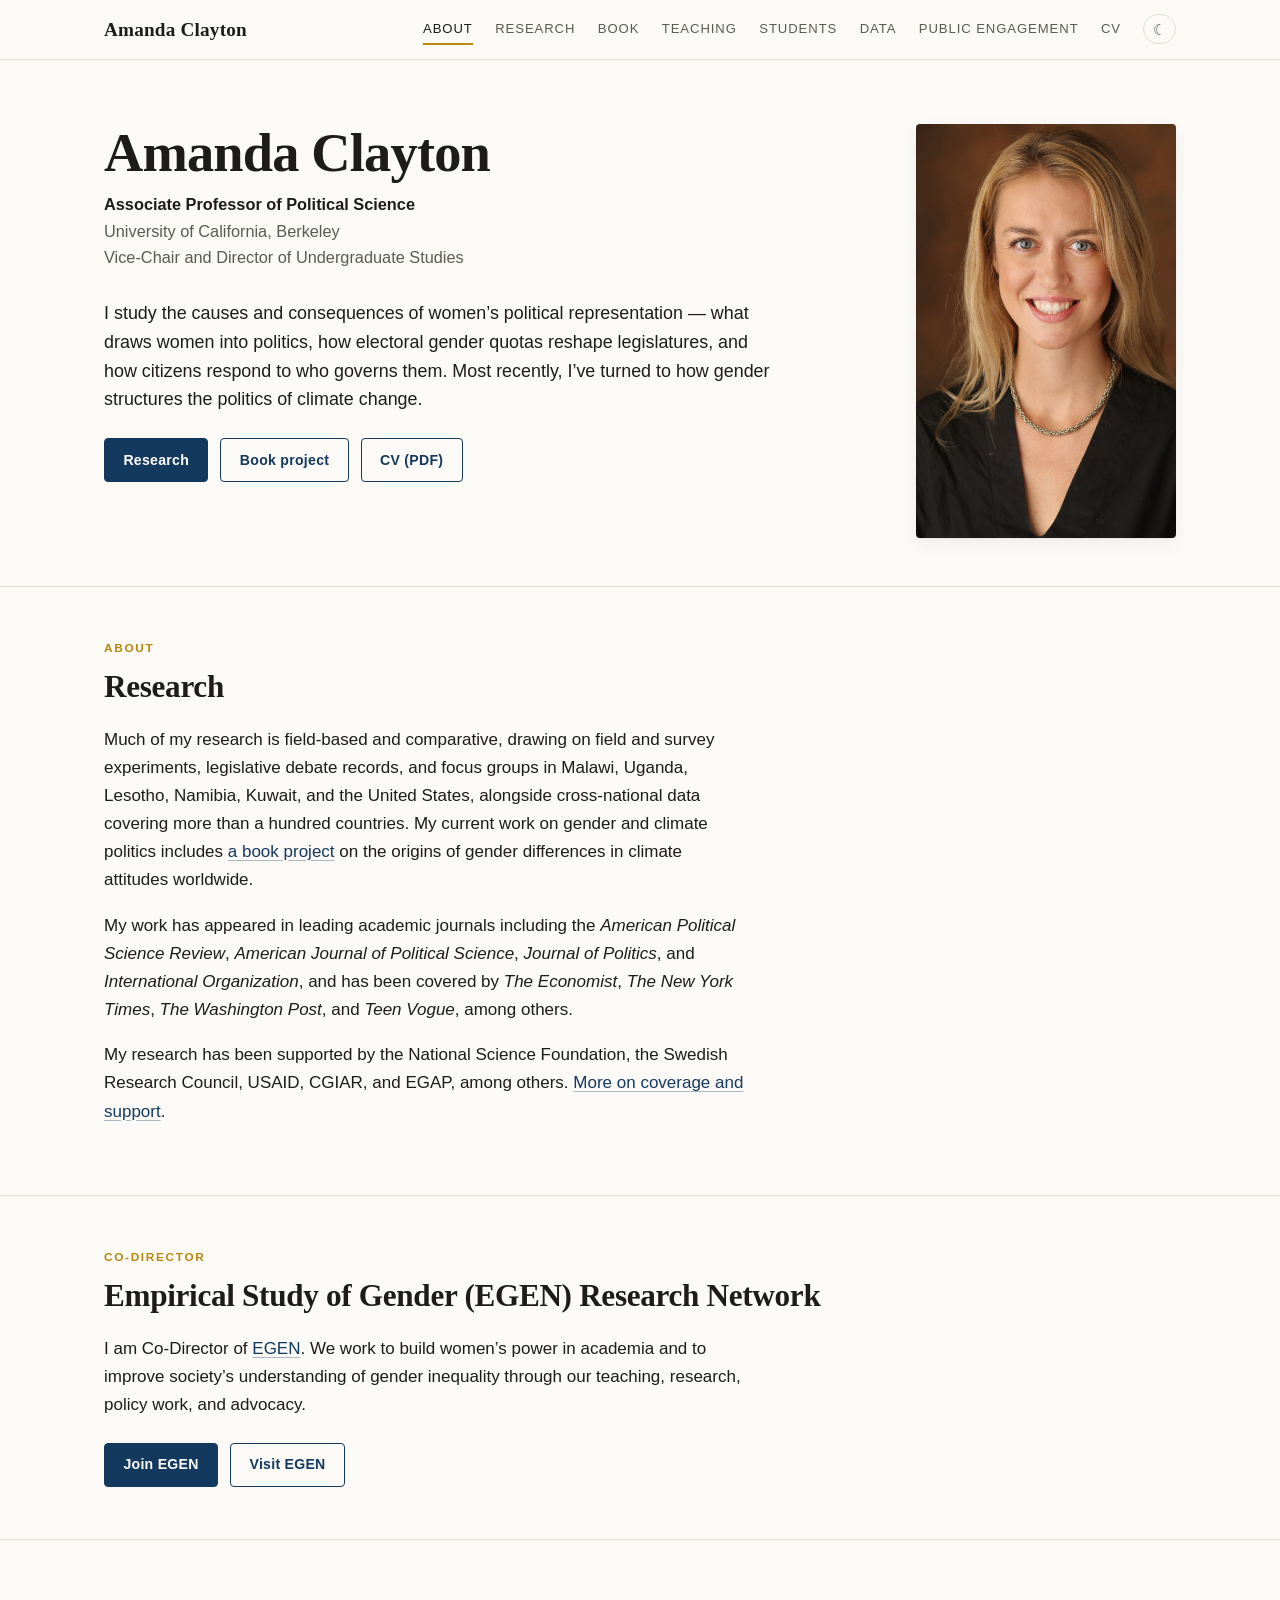
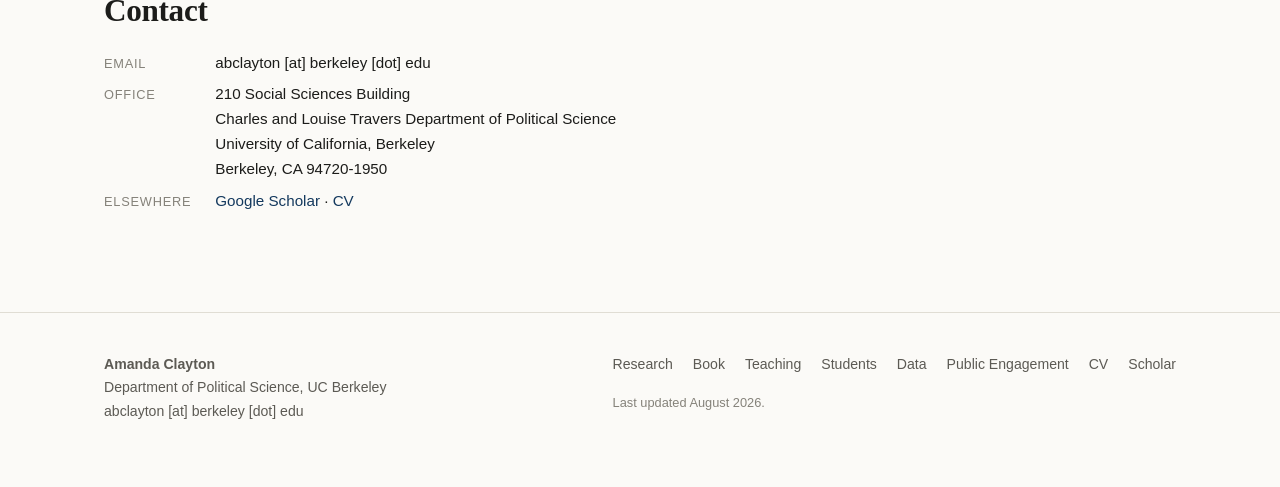
==== index.html @ 7527adc6 "Initial site" ====
<!doctype html>
<html lang="en">
<head>
<meta charset="utf-8">
<meta name="viewport" content="width=device-width, initial-scale=1">
<title>Amanda Clayton | Political Science, UC Berkeley</title>
<meta name="description" content="Amanda Clayton is an Associate Professor of Political Science at UC Berkeley. She studies gender and political representation, electoral gender quotas, and the politics of climate change.">
<link rel="stylesheet" href="css/style.css">
<script src="js/site.js"></script>
<link rel="icon" href="data:image/svg+xml,<svg xmlns='http://www.w3.org/2000/svg' viewBox='0 0 100 100'><text y='.9em' font-size='90' font-family='Georgia,serif'>AC</text></svg>">
<meta property="og:title" content="Amanda Clayton | Political Science, UC Berkeley">
<meta property="og:description" content="Research on gender and political representation, electoral gender quotas, and the politics of climate change.">
<meta property="og:type" content="website">
<meta property="og:url" content="https://www.amandaclayton.org/">
</head>
<body>
<a class="skip" href="#main">Skip to content</a>

<header class="site-header">
  <div class="wrap">
    <a class="brand" href="index.html">Amanda Clayton</a>
    <nav class="main" aria-label="Main">
      <a href="index.html" aria-current="page">About</a>
      <a href="research.html">Research</a>
      <a href="book.html">Book</a>
      <a href="teaching.html">Teaching</a>
      <a href="students.html">Students</a>
      <a href="data.html">Data</a>
      <a href="public-engagement.html">Public Engagement</a>
      <a href="pdfs/clayton_cv_may_2026.pdf" target="_blank" rel="noopener">CV</a>
      <button class="theme-toggle" type="button" aria-label="Toggle dark mode">☾</button>
    </nav>
  </div>
</header>

<main id="main">

<div class="hero">
  <div class="wrap hero-grid">
    <div>
      <h1>Amanda Clayton</h1>
      <p class="role">
        <strong>Associate Professor of Political Science</strong><br>
        University of California, Berkeley<br>
        Vice-Chair and Director of Undergraduate Studies
      </p>
      <p class="lede">
        I study the causes and consequences of women’s political representation — what draws
        women into politics, how electoral gender quotas reshape legislatures, and how citizens
        respond to who governs them. Most recently, I’ve turned to how gender structures the
        politics of climate change.
      </p>
      <div class="btn-row">
        <a class="btn" href="research.html">Research</a>
        <a class="btn ghost" href="book.html">Book project</a>
        <a class="btn ghost" href="pdfs/clayton_cv_may_2026.pdf" target="_blank" rel="noopener">CV (PDF)</a>
      </div>
    </div>
    <div>
      <img class="portrait" src="img/amanda-clayton.jpg" alt="Amanda Clayton" width="502" height="800">
    </div>
  </div>
</div>

<section>
  <div class="wrap">
    <p class="eyebrow">About</p>
    <h2>Research</h2>
    <p>
      Much of my research is field-based and comparative, drawing on field and survey experiments,
      legislative debate records, and focus groups in Malawi, Uganda, Lesotho, Namibia,
      Kuwait, and the United States, alongside cross-national data covering more than a
      hundred countries. My current work on gender and climate politics includes
      <a href="book.html">a book project</a> on the origins of gender differences in climate
      attitudes worldwide.
    </p>
    <p>
      My work has appeared in leading academic journals including the <em>American Political Science Review</em>,
      <em>American Journal of Political Science</em>, <em>Journal of Politics</em>, and
      <em>International Organization</em>, and has been covered by <em>The Economist</em>,
      <em>The New York Times</em>, <em>The Washington Post</em>, and <em>Teen Vogue</em>,
      among others.
    </p>
    <p>
      My research has been supported by the National Science Foundation, the Swedish Research Council,
      USAID, CGIAR, and EGAP, among others.
      <a href="public-engagement.html">More on coverage and support</a>.
    </p>
  </div>
</section>

<section>
  <div class="wrap">
    <p class="eyebrow">Co-Director</p>
    <h2>Empirical Study of Gender (EGEN) Research Network</h2>
    <p>
      I am Co-Director of <a href="http://www.egenpolisci.org/" rel="noopener" target="_blank">EGEN</a>.
      We work to build women’s power in academia and to
      improve society’s understanding of gender inequality through our teaching, research,
      policy work, and advocacy.
    </p>
    <div class="btn-row">
      <a class="btn" href="https://docs.google.com/forms/d/e/1FAIpQLSdKbaqosuUUbBlReaatd4DqoY7Ke4lKw73dFPZXwUpe3_k_RA/viewform" rel="noopener" target="_blank">Join EGEN</a>
      <a class="btn ghost" href="http://www.egenpolisci.org/" rel="noopener" target="_blank">Visit EGEN</a>
    </div>
  </div>
</section>

<section id="contact">
  <div class="wrap">
    <h2>Contact</h2>
    <dl class="kv">
      <dt>Email</dt>
      <dd>abclayton <span aria-hidden="true">[at]</span> berkeley <span aria-hidden="true">[dot]</span> edu</dd>
      <dt>Office</dt>
      <dd>
        210 Social Sciences Building<br>
        Charles and Louise Travers Department of Political Science<br>
        University of California, Berkeley<br>
        Berkeley, CA 94720-1950
      </dd>
      <dt>Elsewhere</dt>
      <dd>
        <a href="https://scholar.google.com/citations?user=9TAy_C0AAAAJ&amp;hl=en" rel="noopener" target="_blank">Google Scholar</a>
        · <a href="pdfs/clayton_cv_may_2026.pdf" target="_blank" rel="noopener">CV</a>
      </dd>
    </dl>
  </div>
</section>

</main>

<footer class="site-footer">
  <div class="wrap">
    <div>
      <strong>Amanda Clayton</strong><br>
      Department of Political Science, UC Berkeley<br>
      abclayton [at] berkeley [dot] edu
    </div>
    <div>
      <div class="footer-links">
        <a href="research.html">Research</a>
        <a href="book.html">Book</a>
        <a href="teaching.html">Teaching</a>
        <a href="students.html">Students</a>
        <a href="data.html">Data</a>
        <a href="public-engagement.html">Public Engagement</a>
        <a href="pdfs/clayton_cv_may_2026.pdf" target="_blank" rel="noopener">CV</a>
        <a href="https://scholar.google.com/citations?user=9TAy_C0AAAAJ&amp;hl=en" rel="noopener" target="_blank">Scholar</a>
      </div>
      <p class="colophon" style="margin-top:1rem">Last updated August 2026.</p>
    </div>
  </div>
</footer>

</body>
</html>
---- css/style.css ----
/* ============================================================
   amandaclayton.org — stylesheet
   Clean academic. Light/dark aware. No external dependencies.
   ============================================================ */

:root {
  /* Palette — light */
  --bg:            #fbfaf7;
  --bg-panel:      #ffffff;
  --bg-subtle:     #f2f0ea;
  --text:          #1c1c1a;
  --text-muted:    #5c5a54;
  --text-faint:    #85827a;
  --rule:          #e0ddd4;
  --rule-strong:   #c9c5b8;
  --accent:        #14395e;   /* deep Berkeley-ish blue */
  --accent-hover:  #0d2740;
  --gold:          #b8860b;
  --gold-soft:     #f5ecd4;
  --shadow:        0 1px 2px rgba(28,28,26,.05), 0 6px 18px rgba(28,28,26,.05);

  /* Type */
  --serif: "Iowan Old Style", "Palatino Linotype", Palatino, "Book Antiqua", Georgia, "Times New Roman", serif;
  --sans:  -apple-system, BlinkMacSystemFont, "Segoe UI", Inter, Roboto, "Helvetica Neue", Arial, sans-serif;
  --mono:  ui-monospace, SFMono-Regular, "SF Mono", Menlo, Consolas, monospace;

  --measure: 68ch;
  --page:    1120px;
}

@media (prefers-color-scheme: dark) {
  :root:not([data-theme="light"]) {
    --bg:          #14151a;
    --bg-panel:    #1b1d23;
    --bg-subtle:   #21242b;
    --text:        #e9e7e2;
    --text-muted:  #a9a69f;
    --text-faint:  #86837c;
    --rule:        #2c2f37;
    --rule-strong: #3d414b;
    --accent:      #8ab4dd;
    --accent-hover:#a9c9ea;
    --gold:        #d9ac4a;
    --gold-soft:   #2e2716;
    --shadow:      0 1px 2px rgba(0,0,0,.3), 0 6px 18px rgba(0,0,0,.25);
  }
}

:root[data-theme="dark"] {
  --bg:          #14151a;
  --bg-panel:    #1b1d23;
  --bg-subtle:   #21242b;
  --text:        #e9e7e2;
  --text-muted:  #a9a69f;
  --text-faint:  #86837c;
  --rule:        #2c2f37;
  --rule-strong: #3d414b;
  --accent:      #8ab4dd;
  --accent-hover:#a9c9ea;
  --gold:        #d9ac4a;
  --gold-soft:   #2e2716;
  --shadow:      0 1px 2px rgba(0,0,0,.3), 0 6px 18px rgba(0,0,0,.25);
}

*, *::before, *::after { box-sizing: border-box; }

html { -webkit-text-size-adjust: 100%; scroll-behavior: smooth; scroll-padding-top: 5rem; }

body {
  margin: 0;
  background: var(--bg);
  color: var(--text);
  font-family: var(--sans);
  font-size: 17px;
  line-height: 1.65;
  -webkit-font-smoothing: antialiased;
  text-rendering: optimizeLegibility;
}

/* ---------- Layout ---------- */
.wrap { max-width: var(--page); margin: 0 auto; padding: 0 1.5rem; }
.narrow { max-width: var(--measure); }

/* ---------- Skip link ---------- */
.skip {
  position: absolute; left: -9999px; top: 0;
  background: var(--accent); color: #fff; padding: .6rem 1rem; z-index: 100;
}
.skip:focus { left: .5rem; top: .5rem; }

/* ---------- Header / nav ---------- */
.site-header {
  position: sticky; top: 0; z-index: 50;
  background: color-mix(in srgb, var(--bg) 88%, transparent);
  backdrop-filter: saturate(150%) blur(10px);
  -webkit-backdrop-filter: saturate(150%) blur(10px);
  border-bottom: 1px solid var(--rule);
}
.site-header .wrap {
  display: flex; align-items: center; justify-content: space-between;
  gap: 1.5rem; flex-wrap: wrap; padding-top: .85rem; padding-bottom: .85rem;
}
.brand {
  font-family: var(--serif);
  font-size: 1.2rem; font-weight: 600; letter-spacing: .01em;
  color: var(--text); text-decoration: none; white-space: nowrap;
}
.brand:hover { color: var(--accent); }

nav.main { display: flex; align-items: center; gap: 1.4rem; flex-wrap: wrap; }
nav.main a {
  font-size: .82rem; font-weight: 500;
  letter-spacing: .07em; text-transform: uppercase;
  color: var(--text-muted); text-decoration: none;
  padding: .25rem 0; border-bottom: 2px solid transparent;
  transition: color .15s, border-color .15s;
}
nav.main a:hover { color: var(--text); border-bottom-color: var(--rule-strong); }
nav.main a[aria-current="page"] { color: var(--text); border-bottom-color: var(--gold); }

.theme-toggle {
  background: none; border: 1px solid var(--rule); border-radius: 999px;
  color: var(--text-muted); cursor: pointer; font: inherit;
  font-size: .95rem; line-height: 1; padding: .4rem .55rem;
}
.theme-toggle:hover { color: var(--text); border-color: var(--rule-strong); }

/* ---------- Hero ---------- */
.hero { padding: 4rem 0 3rem; border-bottom: 1px solid var(--rule); }
.hero-grid {
  display: grid; gap: 3rem;
  grid-template-columns: minmax(0, 1fr) 260px; align-items: start;
}
.hero h1 {
  font-family: var(--serif);
  font-size: clamp(2.4rem, 5.5vw, 3.4rem);
  line-height: 1.08; letter-spacing: -.015em;
  margin: 0 0 .5rem; font-weight: 600;
}
.hero .role {
  font-size: 1.02rem; color: var(--text-muted); margin: 0 0 1.75rem;
  max-width: 46ch;
}
.hero .role strong { color: var(--text); font-weight: 600; }
.portrait {
  width: 100%; height: auto; aspect-ratio: 502 / 800;
  border-radius: 4px; display: block;
  box-shadow: var(--shadow); filter: saturate(.95);
}
.portrait-caption { font-size: .78rem; color: var(--text-faint); margin-top: .6rem; }

.lede { font-size: 1.12rem; line-height: 1.6; max-width: var(--measure); }

/* ---------- Sections ---------- */
section { padding: 3.25rem 0; }
section + section { border-top: 1px solid var(--rule); }

h2 {
  font-family: var(--serif); font-weight: 600;
  font-size: clamp(1.5rem, 3vw, 1.95rem); line-height: 1.2;
  letter-spacing: -.01em; margin: 0 0 1.25rem;
}
h3 {
  font-family: var(--serif); font-weight: 600;
  font-size: 1.22rem; line-height: 1.3; margin: 2.25rem 0 .75rem;
}
h4 { font-size: .95rem; margin: 1.5rem 0 .4rem; font-weight: 600; }

.eyebrow {
  font-size: .74rem; font-weight: 600; letter-spacing: .14em;
  text-transform: uppercase; color: var(--gold); margin: 0 0 .6rem;
}

p { margin: 0 0 1.1rem; max-width: var(--measure); }
a { color: var(--accent); text-decoration: none; text-underline-offset: 3px; }
a:hover { color: var(--accent-hover); text-decoration: underline; }
p a, li a { text-decoration: underline; text-decoration-color: color-mix(in srgb, var(--accent) 35%, transparent); }

hr { border: 0; border-top: 1px solid var(--rule); margin: 2.5rem 0; }

/* ---------- Publications ---------- */
.filters {
  display: flex; flex-wrap: wrap; gap: .5rem;
  margin: 0 0 .75rem; padding: 0; list-style: none;
}
.filters button {
  font: inherit; font-size: .83rem; cursor: pointer;
  background: var(--bg-panel); color: var(--text-muted);
  border: 1px solid var(--rule); border-radius: 999px;
  padding: .38rem .85rem; transition: all .15s;
}
.filters button:hover { border-color: var(--rule-strong); color: var(--text); }
.filters button[aria-pressed="true"] {
  background: var(--accent); border-color: var(--accent); color: #fff;
}
.filter-note { font-size: .85rem; color: var(--text-faint); margin: 0 0 2rem; }

.theme-block { margin-bottom: 3rem; scroll-margin-top: 6rem; }
.theme-block > h3,
#inprogress > h3 {
  margin-top: 0; padding-bottom: .5rem;
  border-bottom: 2px solid var(--gold);
  display: inline-block;
}
.theme-block > .theme-blurb {
  font-size: .95rem; color: var(--text-muted);
  margin: .75rem 0 1.5rem; max-width: 62ch;
}

ol.pubs, ul.pubs { list-style: none; margin: 0; padding: 0; }
.pub {
  padding: 1.15rem 0; border-top: 1px solid var(--rule);
  display: grid; grid-template-columns: 4.25rem minmax(0,1fr); gap: 1.25rem;
}
.pub:first-child { border-top: 0; padding-top: .25rem; }
.pub .year {
  font-family: var(--mono); font-size: .82rem; color: var(--text-faint);
  padding-top: .22rem; letter-spacing: -.02em;
}
.pub .title {
  font-family: var(--serif); font-size: 1.09rem; font-weight: 600;
  line-height: 1.35; margin: 0 0 .3rem; max-width: 60ch;
}
.pub .authors { font-size: .9rem; color: var(--text-muted); margin: 0 0 .2rem; max-width: 60ch; }
.pub .authors .me { color: var(--text); font-weight: 600; }
.pub .venue { font-size: .9rem; color: var(--text-muted); margin: 0 0 .55rem; }
.pub .venue em { font-style: italic; }
.pub .links { display: flex; flex-wrap: wrap; gap: .45rem; align-items: center; }
.pub .links a {
  font-size: .76rem; letter-spacing: .04em; text-transform: uppercase;
  font-weight: 600; text-decoration: none;
  border: 1px solid var(--rule-strong); border-radius: 3px;
  padding: .22rem .5rem; color: var(--text-muted);
}
.pub .links a:hover { border-color: var(--accent); color: var(--accent); background: var(--bg-subtle); }


/* Open-access marker — sits in the links row but is a label, not a control. */
.pub .links .oa {
  font-size: .76rem; letter-spacing: .04em; text-transform: uppercase;
  font-weight: 600; padding: .22rem .5rem;
  border: 1px solid transparent; border-radius: 3px;
  color: var(--gold); background: var(--gold-soft);
  white-space: nowrap;
}

.note {
  font-size: .85rem; color: var(--text-muted);
  margin: .55rem 0 0; padding-left: .85rem;
  border-left: 2px solid var(--gold);
  max-width: 58ch;
}
.note.award { color: var(--gold); font-weight: 500; }
.note.award a { color: inherit; }


/* ---------- Work in progress ---------- */
.wip-list { list-style: none; margin: 0; padding: 0; }
.wip {
  padding: 1.4rem 0; border-top: 1px solid var(--rule);
}
.wip:first-child { border-top: 0; padding-top: .25rem; }
.wip .title {
  font-family: var(--serif); font-size: 1.09rem; font-weight: 600;
  line-height: 1.35; margin: 0 0 .3rem; max-width: 60ch;
}
.wip .authors { font-size: .9rem; color: var(--text-muted); margin: 0 0 .5rem; max-width: 60ch; }
.wip-desc { font-size: .95rem; margin: 0 0 .6rem; max-width: 62ch; }
.status {
  display: inline-block; margin: 0;
  font-size: .72rem; font-weight: 600; letter-spacing: .07em; text-transform: uppercase;
  color: var(--gold); background: var(--gold-soft);
  border-radius: 3px; padding: .22rem .55rem;
}

/* ---------- Cards ---------- */
.cards { display: grid; gap: 1.25rem; grid-template-columns: repeat(auto-fit, minmax(255px, 1fr)); }
.card {
  background: var(--bg-panel); border: 1px solid var(--rule);
  border-radius: 6px; padding: 1.4rem 1.5rem;
}
.card h3 { margin: 0 0 .5rem; font-size: 1.08rem; }
.card p { font-size: .93rem; color: var(--text-muted); margin: 0 0 .75rem; }
.card p:last-child { margin-bottom: 0; }
.card .meta { font-size: .8rem; color: var(--text-faint); }

/* ---------- Callout ---------- */
.callout {
  background: var(--bg-subtle); border-left: 3px solid var(--gold);
  border-radius: 0 4px 4px 0; padding: 1.25rem 1.5rem;
  max-width: var(--measure);
}
.callout p:last-child { margin-bottom: 0; }
.callout h3 { margin-top: 0; }

/* ---------- Buttons ---------- */
.btn {
  display: inline-block; font-size: .88rem; font-weight: 600;
  letter-spacing: .02em; text-decoration: none;
  background: var(--accent); color: #fff;
  border: 1px solid var(--accent); border-radius: 4px;
  padding: .6rem 1.15rem; transition: opacity .15s;
}
.btn:hover { opacity: .88; color: #fff; text-decoration: none; }
.btn.ghost { background: transparent; color: var(--accent); }
.btn.ghost:hover { background: var(--bg-subtle); color: var(--accent); }
.btn-row { display: flex; flex-wrap: wrap; gap: .75rem; margin: 1.5rem 0 0; }


/* Dark mode: the accent is a light blue, so filled controls need dark text. */
@media (prefers-color-scheme: dark) {
  :root:not([data-theme="light"]) .filters button[aria-pressed="true"],
  :root:not([data-theme="light"]) .btn {
    color: #14151a;
  }
  :root:not([data-theme="light"]) .btn:hover { color: #14151a; }
  :root:not([data-theme="light"]) .btn.ghost { color: var(--accent); background: transparent; }
  :root:not([data-theme="light"]) .btn.ghost:hover { color: var(--accent); background: var(--bg-subtle); }
}
:root[data-theme="dark"] .filters button[aria-pressed="true"],
:root[data-theme="dark"] .btn { color: #14151a; }
:root[data-theme="dark"] .btn:hover { color: #14151a; }
:root[data-theme="dark"] .btn.ghost { color: var(--accent); background: transparent; }
:root[data-theme="dark"] .btn.ghost:hover { color: var(--accent); background: var(--bg-subtle); }

/* Dark mode: skip link and gold notes */
:root[data-theme="dark"] .skip { color: #14151a; }

/* ---------- Figures ---------- */
figure { margin: 2rem 0; }
figure img { width: 100%; height: auto; border: 1px solid var(--rule); border-radius: 4px; background: #fff; }
figcaption { font-size: .85rem; color: var(--text-muted); margin-top: .75rem; max-width: var(--measure); }
.fig-pair { display: grid; gap: 1.25rem; grid-template-columns: 1fr 1fr; }


/* Wide figures: dense multi-country scatterplots need more than the text measure.
   They break out to the full page width and scroll horizontally on small screens. */
figure.wide { margin: 2.5rem 0; }
figure.wide a { display: block; border-radius: 4px; overflow: hidden; }
figure.wide img {
  width: 100%; height: auto; display: block;
  border: 1px solid var(--rule); border-radius: 4px;
  background: #fff; padding: .5rem;
}
figure.wide a:hover img { border-color: var(--rule-strong); }
figure.wide figcaption { max-width: var(--measure); }

@media (min-width: 1000px) {
  /* Let the figure use the page gutters the prose doesn't need. */
  figure.wide { width: min(100%, var(--page)); }
}

/* ---------- Definition-ish lists (teaching, contact) ---------- */
.stack { list-style: none; margin: 0; padding: 0; }
.stack > li {
  padding: 1rem 0; border-top: 1px solid var(--rule);
}
.stack > li:first-child { border-top: 0; }
.stack .label {
  font-family: var(--serif); font-size: 1.05rem; font-weight: 600; margin: 0 0 .25rem;
}
.stack .detail { font-size: .92rem; color: var(--text-muted); margin: 0; max-width: 60ch; }

.kv { display: grid; grid-template-columns: max-content 1fr; gap: .4rem 1.5rem; font-size: .95rem; }
.kv dt { color: var(--text-faint); font-size: .8rem; letter-spacing: .06em; text-transform: uppercase; padding-top: .18rem; }
.kv dd { margin: 0; }


/* Compact list — for archival items that shouldn't take much vertical space. */
ul.compact { list-style: none; margin: 0; padding: 0; }
ul.compact > li {
  padding: .7rem 0; border-top: 1px solid var(--rule);
  font-size: .95rem; max-width: 68ch;
}
ul.compact > li:first-child { border-top: 0; }
ul.compact > li > a { font-weight: 500; }
ul.compact .meta {
  display: block; font-size: .84rem; color: var(--text-faint); margin-top: .12rem;
}


/* Year-indexed talk list */
.kv.talks { gap: .75rem 1.5rem; margin: .75rem 0 0; }
.kv.talks dd { color: var(--text-muted); }


/* Inline metadata inside a detail line */
.meta-inline { color: var(--text-faint); }

/* ---------- Media list ---------- */
.media-list { list-style: none; margin: 0; padding: 0; }
.media-list li {
  padding: .95rem 0; border-top: 1px solid var(--rule);
  display: grid; grid-template-columns: 12rem minmax(0,1fr); gap: 1.25rem;
}
.media-list li:first-child { border-top: 0; }
.media-list .outlet { font-family: var(--serif); font-weight: 600; font-size: .98rem; }
.media-list .what { font-size: .92rem; color: var(--text-muted); margin: 0; }

/* ---------- Footer ---------- */
.site-footer {
  border-top: 1px solid var(--rule); margin-top: 2rem;
  padding: 2.5rem 0 3.5rem; font-size: .88rem; color: var(--text-muted);
}
.site-footer .wrap { display: flex; flex-wrap: wrap; gap: 2rem 3rem; justify-content: space-between; }
.site-footer a { color: var(--text-muted); }
.site-footer a:hover { color: var(--accent); }
.footer-links { display: flex; flex-wrap: wrap; gap: 1.25rem; }
.colophon { font-size: .8rem; color: var(--text-faint); }

/* ---------- Utility ---------- */
.hidden { display: none !important; }
.mt0 { margin-top: 0; }
.center { text-align: center; }

/* ---------- Responsive ---------- */
@media (max-width: 860px) {
  .hero-grid { grid-template-columns: 1fr; gap: 2rem; }
  .portrait { max-width: 200px; }
  .fig-pair { grid-template-columns: 1fr; }
  .media-list li { grid-template-columns: 1fr; gap: .25rem; }
}
@media (max-width: 620px) {
  body { font-size: 16px; }
  /* The wrapped nav is two rows tall on phones; don't let it eat the viewport. */
  .site-header { position: static; }
  html { scroll-padding-top: 1rem; }
  .hero { padding: 2.5rem 0 2rem; }
  section { padding: 2.5rem 0; }
  .pub { grid-template-columns: 1fr; gap: .3rem; }
  .pub .year { padding-top: 0; }
  .site-header .wrap { gap: .75rem; }
  nav.main { gap: 1rem; }
  nav.main a { font-size: .76rem; }
  .kv { grid-template-columns: 1fr; gap: .1rem 0; }
  .kv dt { margin-top: .75rem; }
}

@media print {
  .site-header, .site-footer, .filters, .filter-note, .theme-toggle { display: none; }
  body { background: #fff; color: #000; font-size: 11pt; }
  a { color: #000; }
}
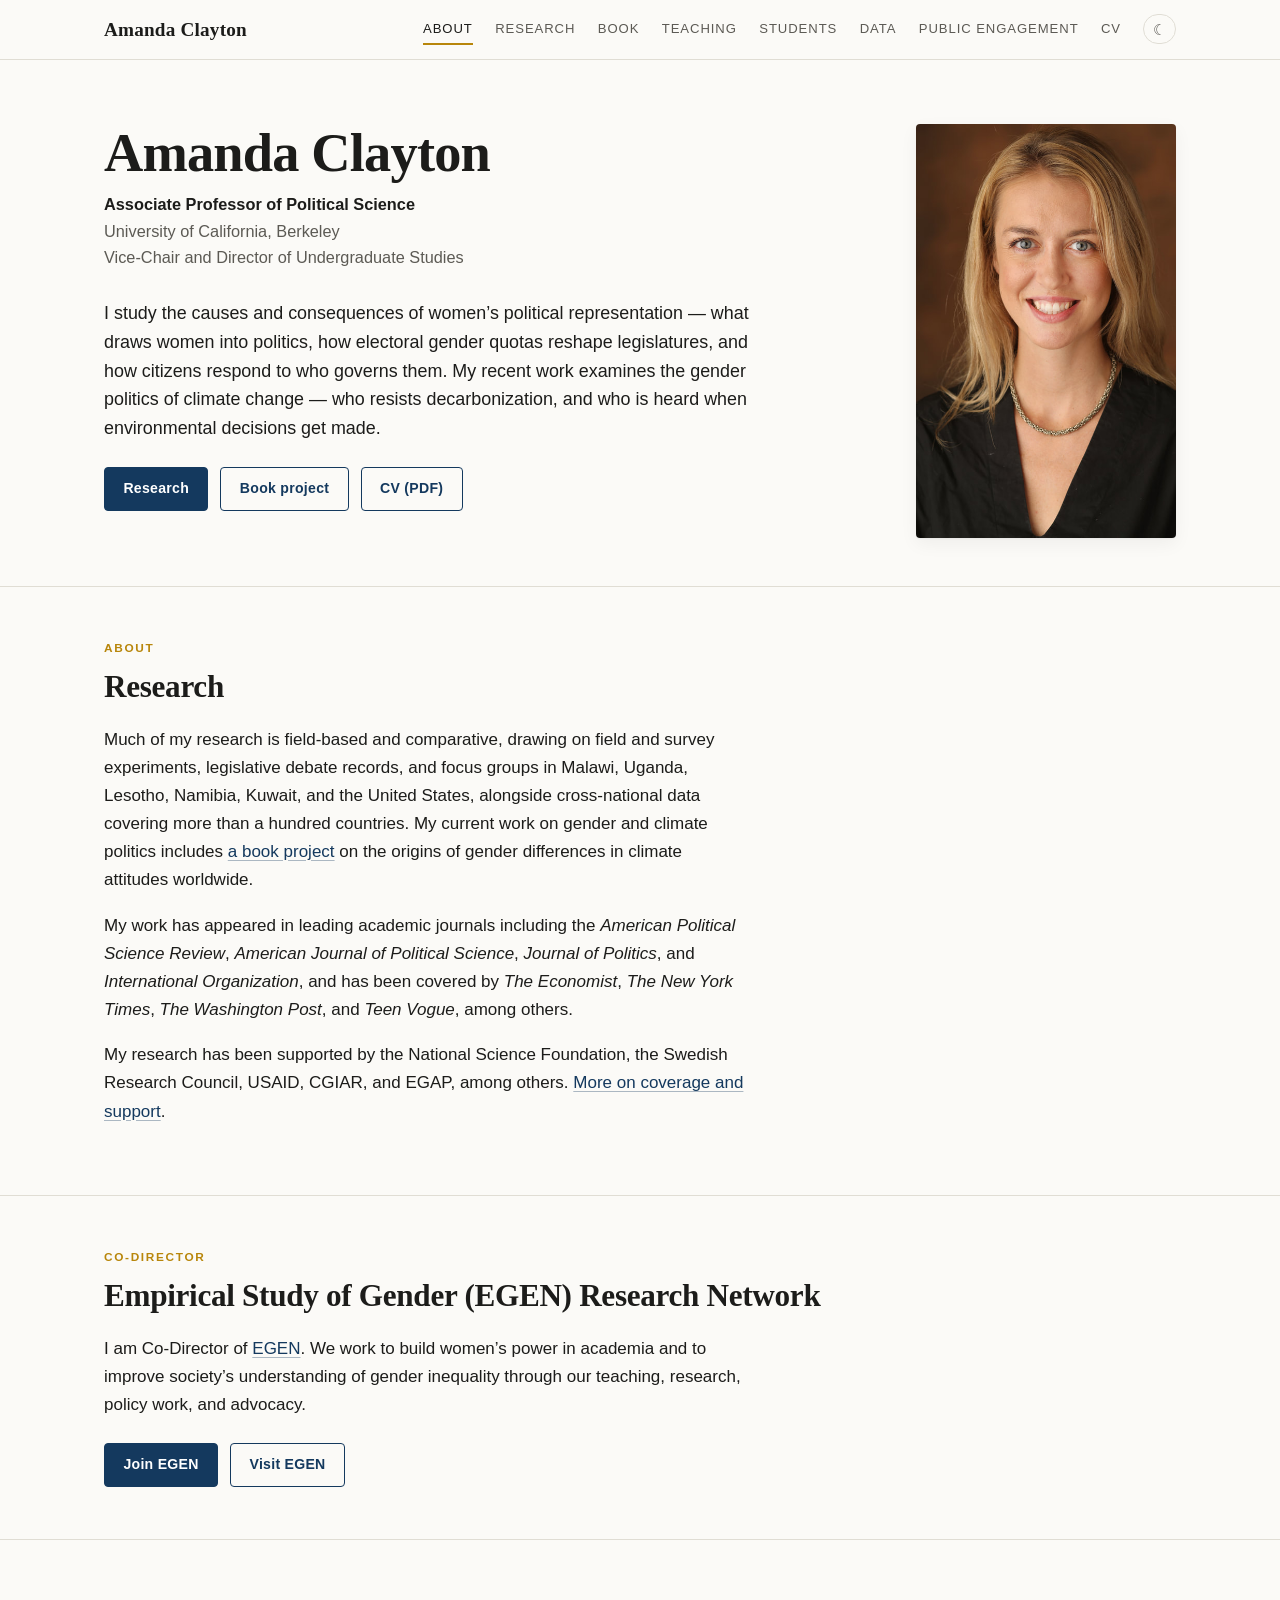
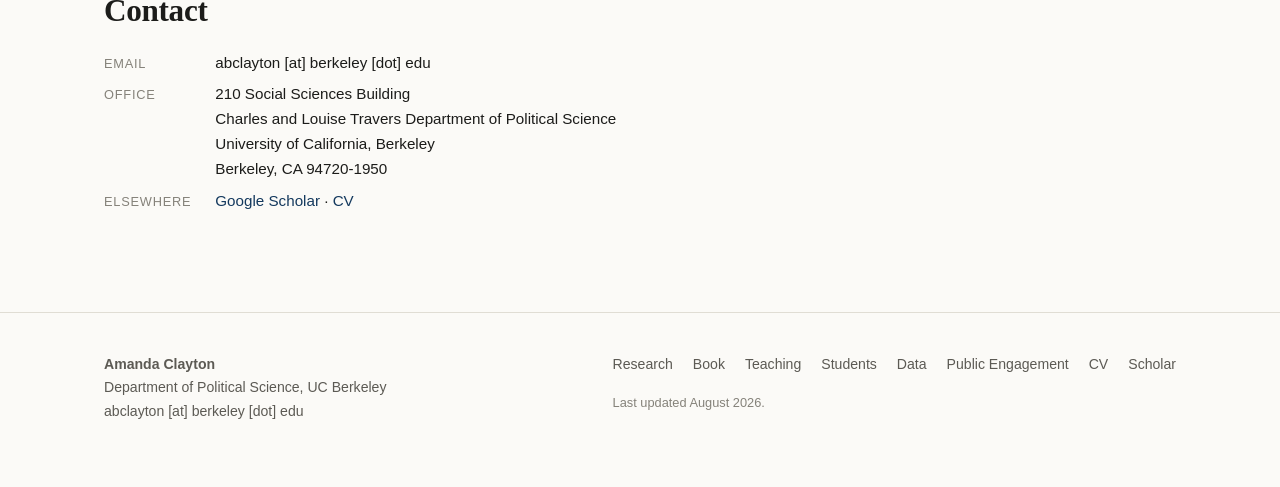
==== commit 5abe4893: "Sharpen the climate sentence in the hero lede" ====
--- a/index.html
+++ b/index.html
@@ -47,8 +47,9 @@
       <p class="lede">
         I study the causes and consequences of women’s political representation — what draws
         women into politics, how electoral gender quotas reshape legislatures, and how citizens
-        respond to who governs them. Most recently, I’ve turned to how gender structures the
-        politics of climate change.
+        respond to who governs them. My recent work examines the gender politics of climate
+        change &mdash; who resists decarbonization, and who is heard when environmental decisions
+        get made.
       </p>
       <div class="btn-row">
         <a class="btn" href="research.html">Research</a>
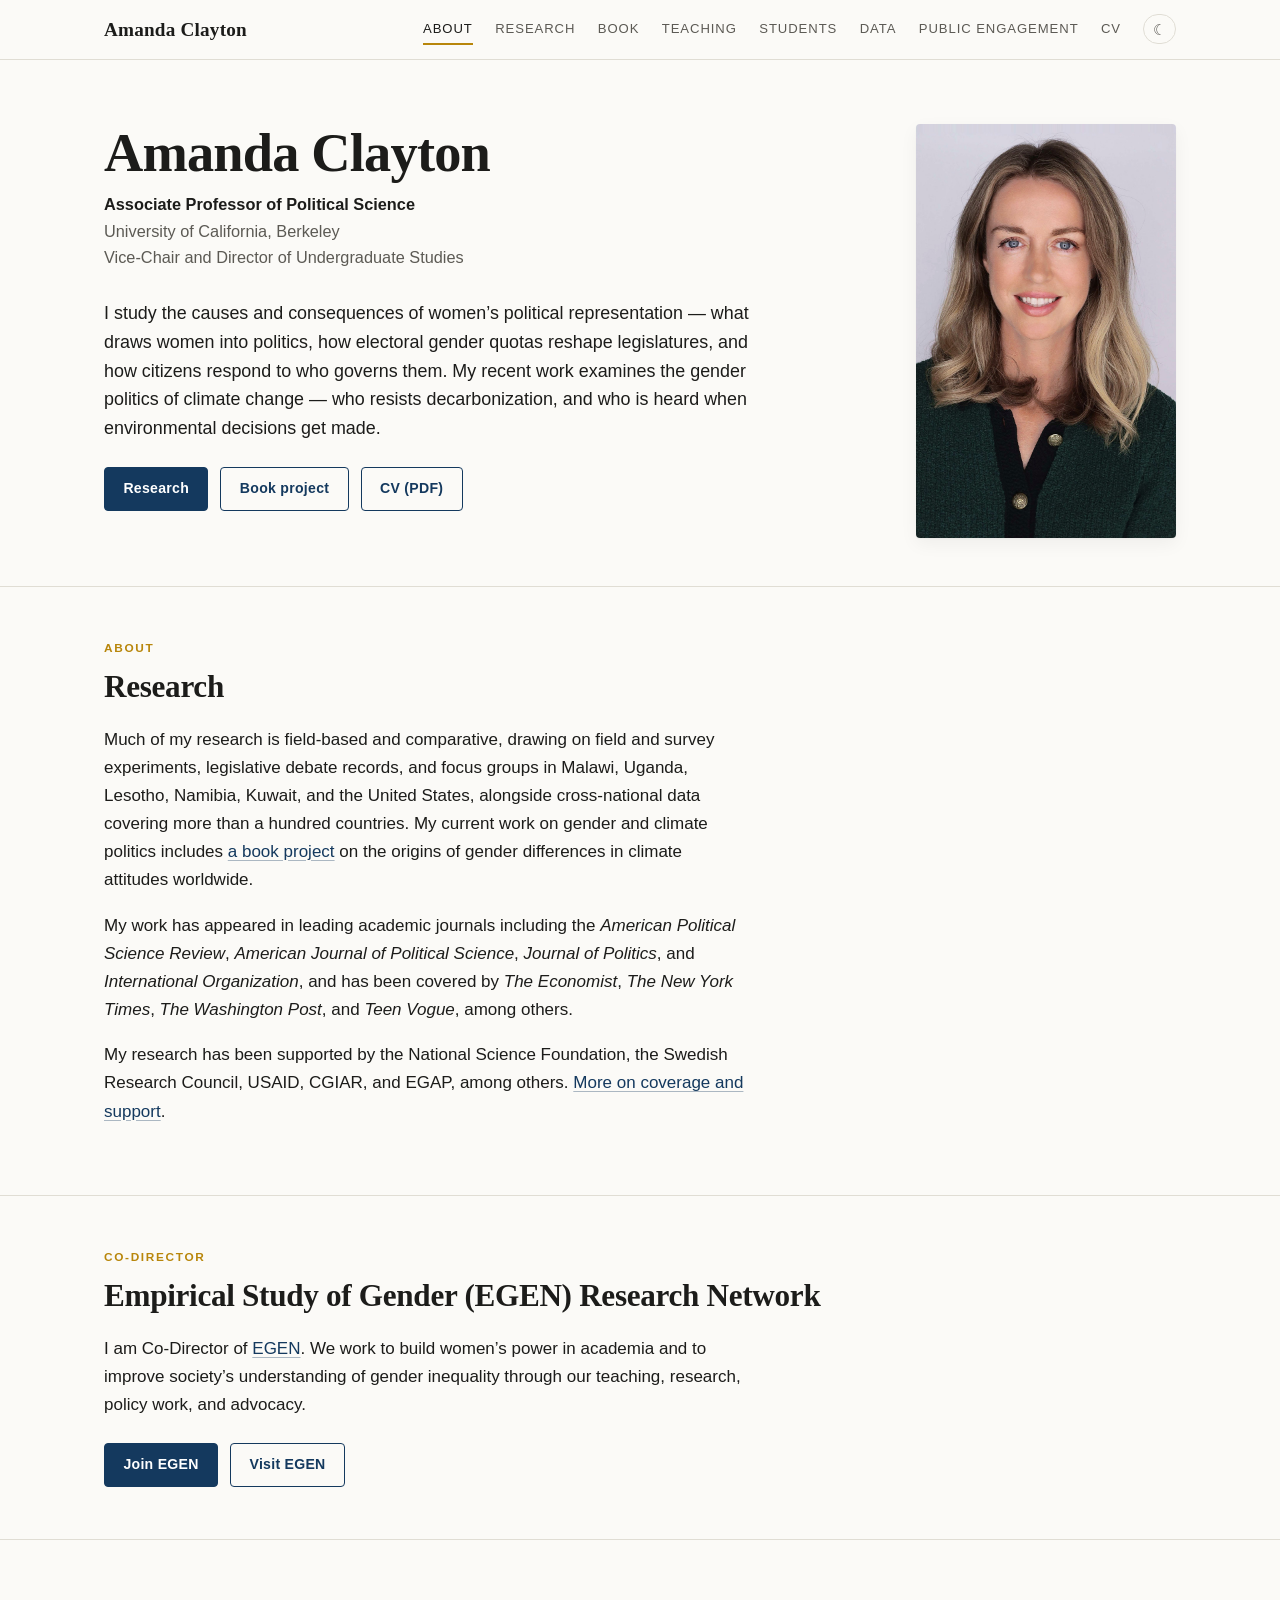
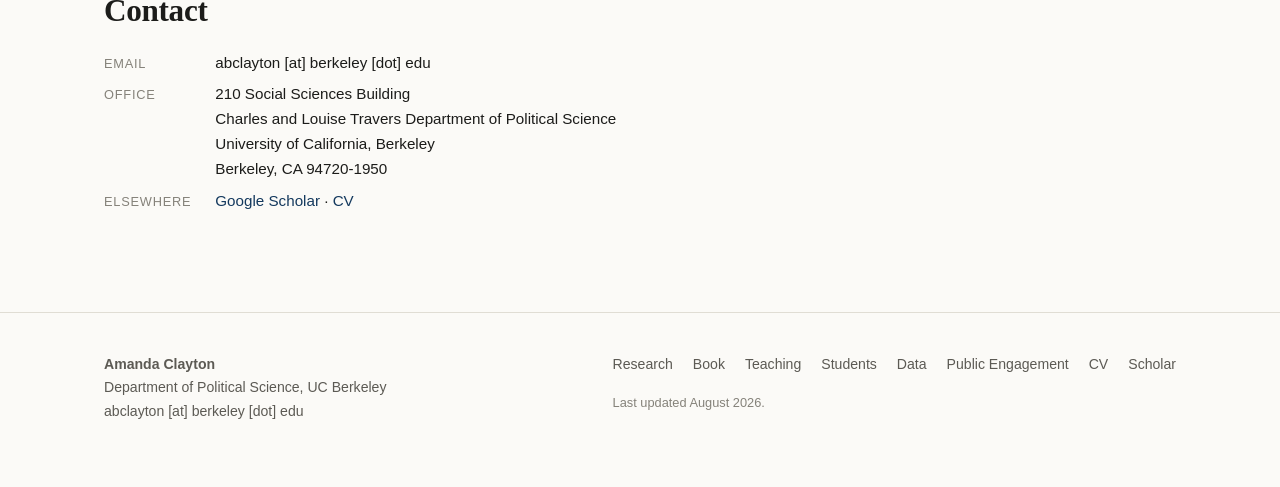
==== commit d8bd89d0: "Update hero portrait to 2026 headshot New photo at 780x1243 (3x the 260px hero column; the old file " ====
--- a/index.html
+++ b/index.html
@@ -58,7 +58,7 @@
       </div>
     </div>
     <div>
-      <img class="portrait" src="img/amanda-clayton.jpg" alt="Amanda Clayton" width="502" height="800">
+      <img class="portrait" src="img/amanda-clayton-2026.jpg" alt="Amanda Clayton" width="780" height="1243">
     </div>
   </div>
 </div>
--- a/css/style.css
+++ b/css/style.css
@@ -18,6 +18,8 @@
   --gold:          #b8860b;
   --gold-soft:     #f5ecd4;
   --shadow:        0 1px 2px rgba(28,28,26,.05), 0 6px 18px rgba(28,28,26,.05);
+  /* The hero portrait has a pale backdrop; it needs damping on a dark page. */
+  --portrait-filter: saturate(.95);
 
   /* Type */
   --serif: "Iowan Old Style", "Palatino Linotype", Palatino, "Book Antiqua", Georgia, "Times New Roman", serif;
@@ -43,6 +45,7 @@
     --gold:        #d9ac4a;
     --gold-soft:   #2e2716;
     --shadow:      0 1px 2px rgba(0,0,0,.3), 0 6px 18px rgba(0,0,0,.25);
+    --portrait-filter: saturate(.9) brightness(.9);
   }
 }
 
@@ -60,6 +63,7 @@
   --gold:        #d9ac4a;
   --gold-soft:   #2e2716;
   --shadow:      0 1px 2px rgba(0,0,0,.3), 0 6px 18px rgba(0,0,0,.25);
+  --portrait-filter: saturate(.9) brightness(.9);
 }
 
 *, *::before, *::after { box-sizing: border-box; }
@@ -145,7 +149,7 @@
 .portrait {
   width: 100%; height: auto; aspect-ratio: 502 / 800;
   border-radius: 4px; display: block;
-  box-shadow: var(--shadow); filter: saturate(.95);
+  box-shadow: var(--shadow); filter: var(--portrait-filter);
 }
 .portrait-caption { font-size: .78rem; color: var(--text-faint); margin-top: .6rem; }
 
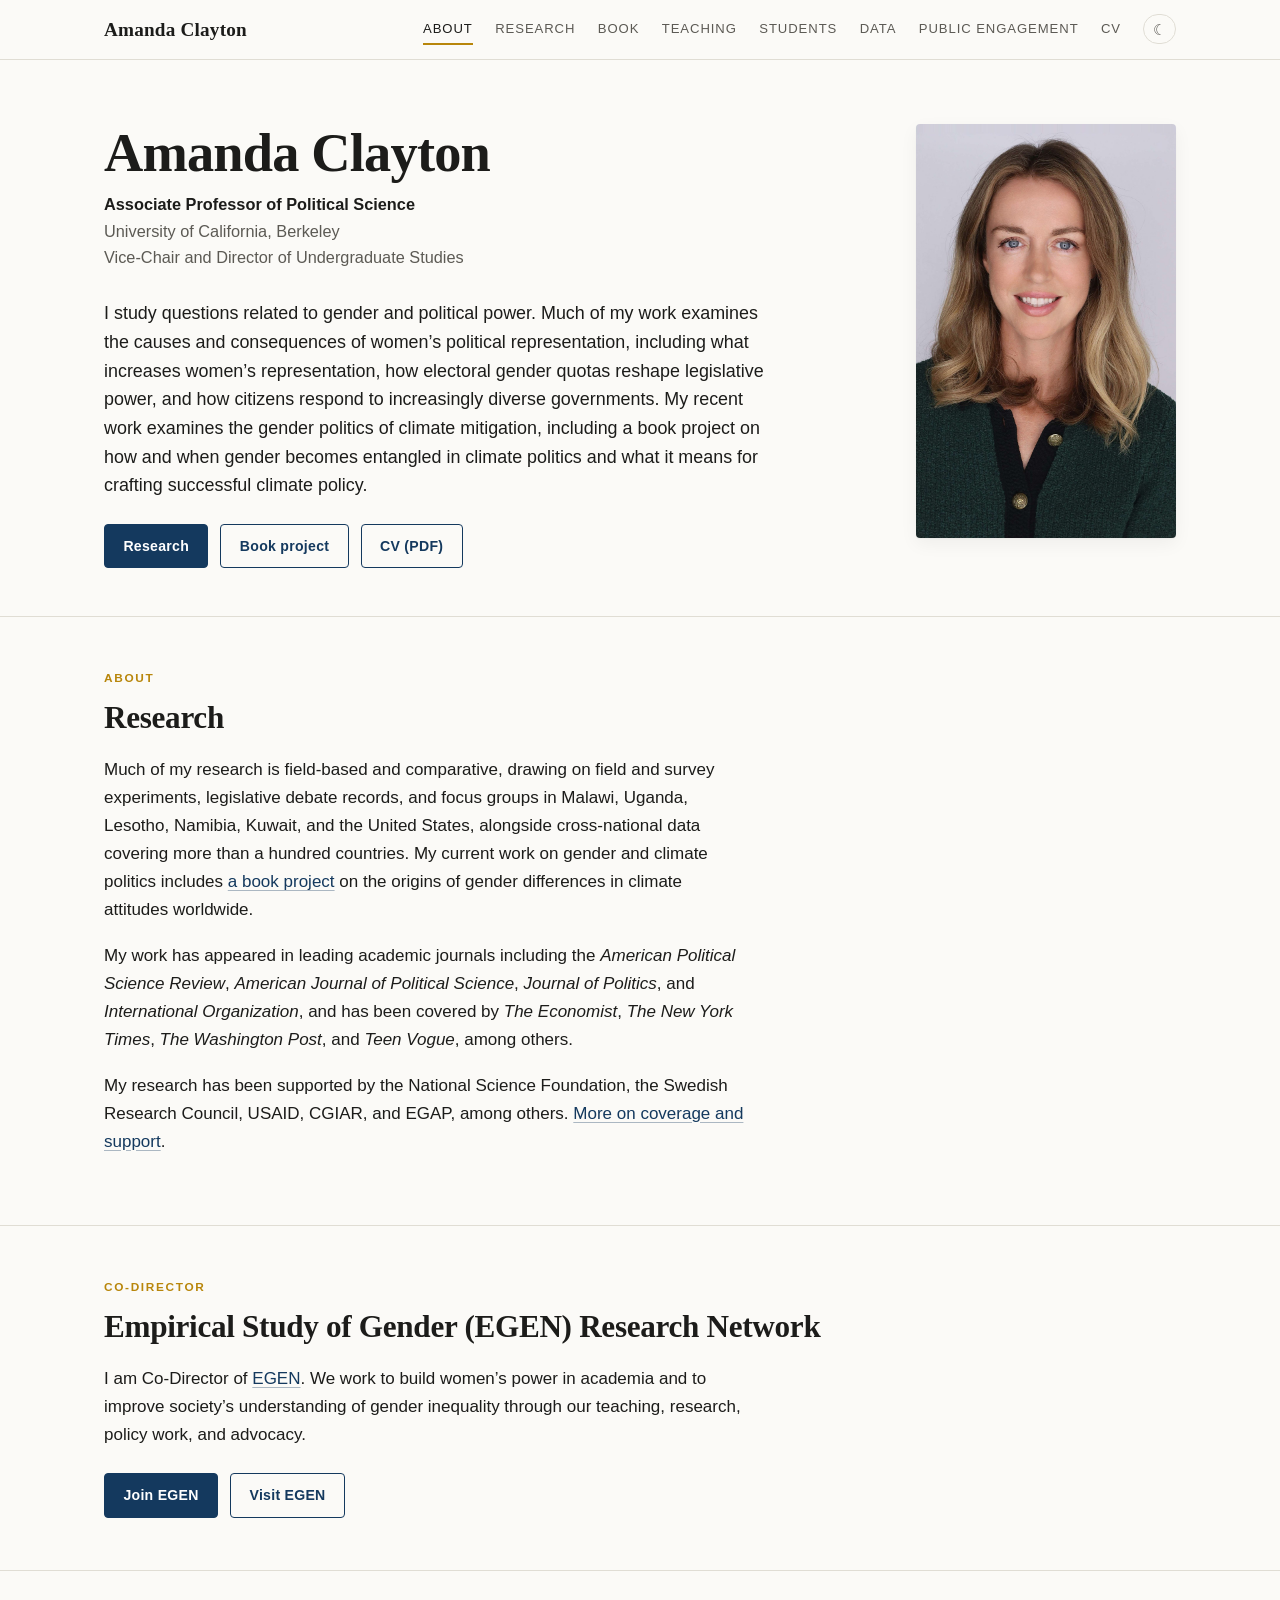
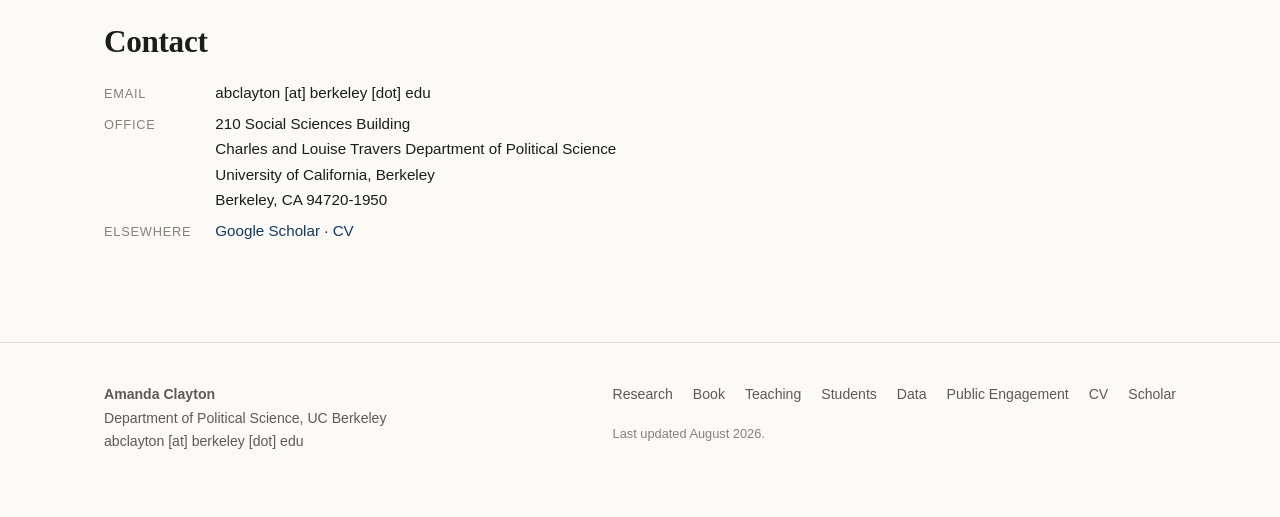
==== commit da6764b0: "Rewrite landing page description Co-Authored-By: Claude Opus 5 <noreply@anthropic.com>" ====
--- a/index.html
+++ b/index.html
@@ -45,11 +45,12 @@
         Vice-Chair and Director of Undergraduate Studies
       </p>
       <p class="lede">
-        I study the causes and consequences of women’s political representation — what draws
-        women into politics, how electoral gender quotas reshape legislatures, and how citizens
-        respond to who governs them. My recent work examines the gender politics of climate
-        change &mdash; who resists decarbonization, and who is heard when environmental decisions
-        get made.
+        I study questions related to gender and political power. Much of my work examines the
+        causes and consequences of women’s political representation, including what increases
+        women’s representation, how electoral gender quotas reshape legislative power, and how
+        citizens respond to increasingly diverse governments. My recent work examines the gender
+        politics of climate mitigation, including a book project on how and when gender becomes
+        entangled in climate politics and what it means for crafting successful climate policy.
       </p>
       <div class="btn-row">
         <a class="btn" href="research.html">Research</a>
